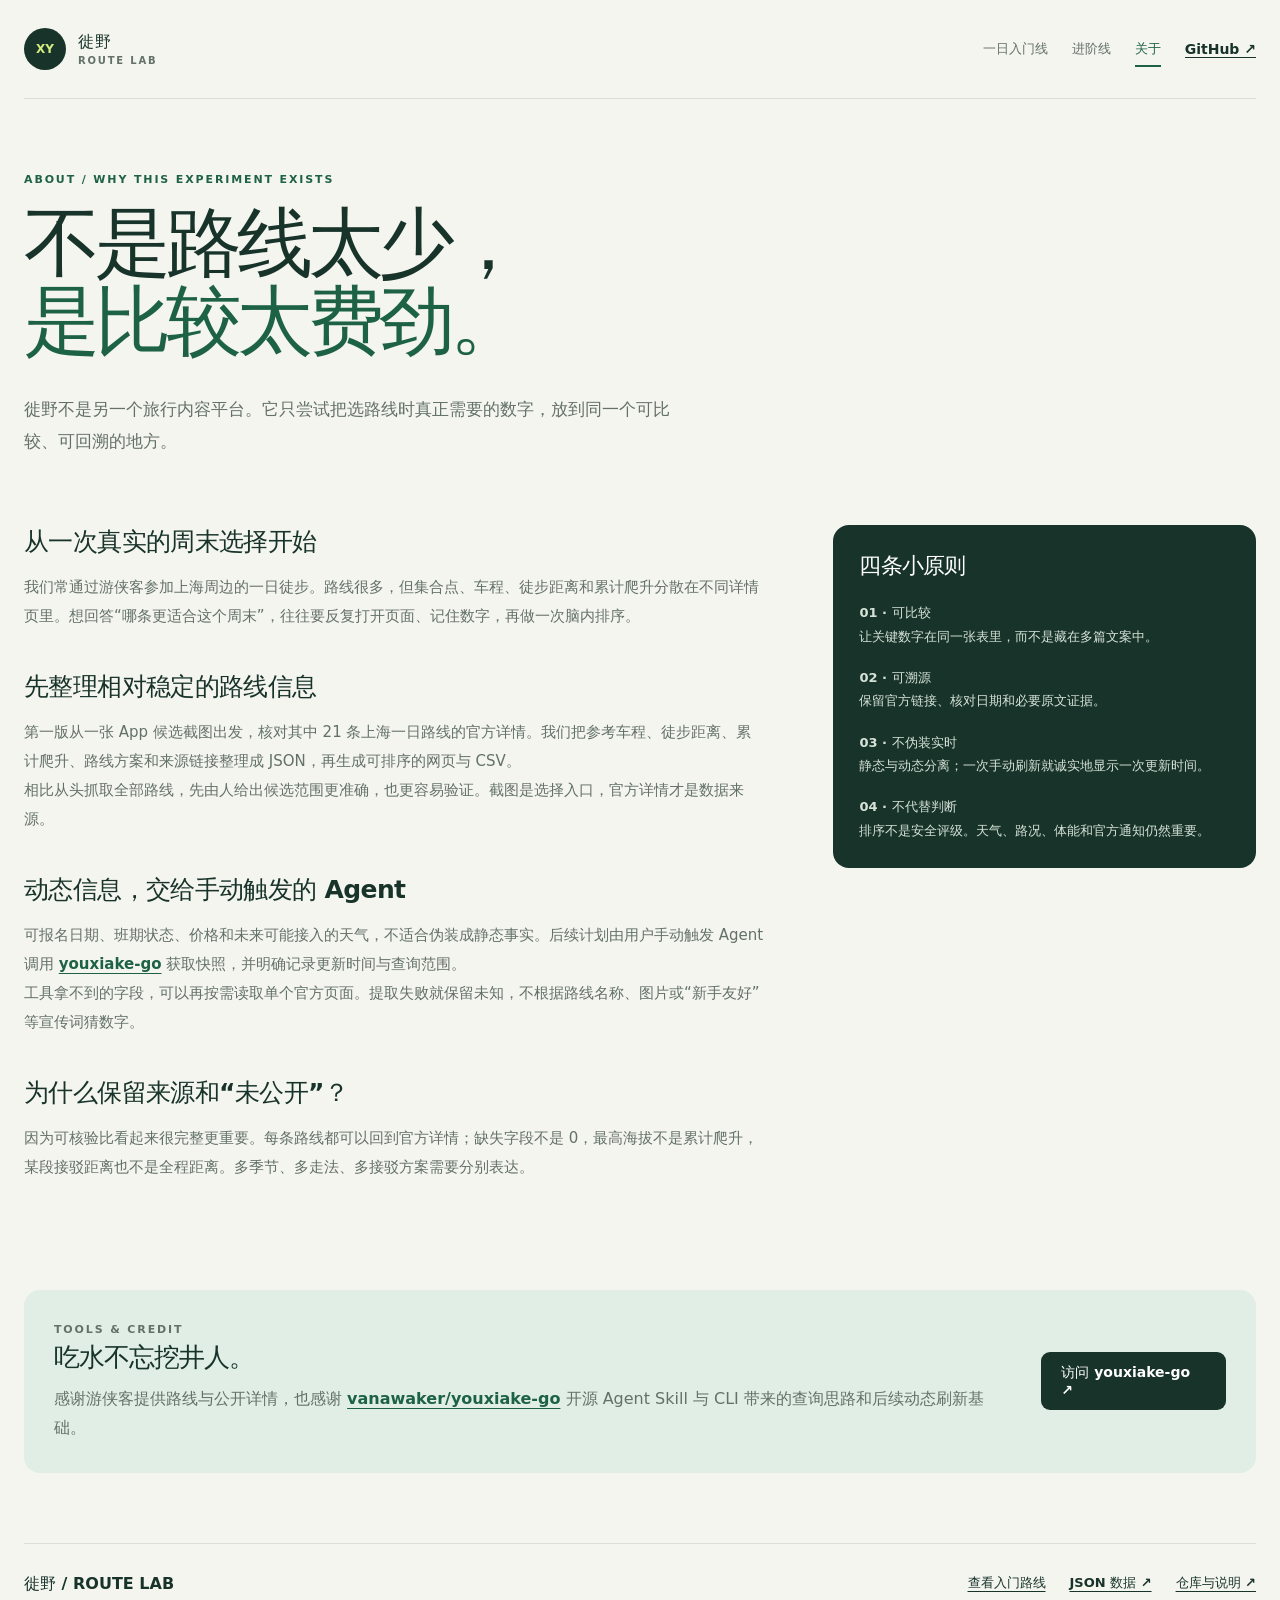
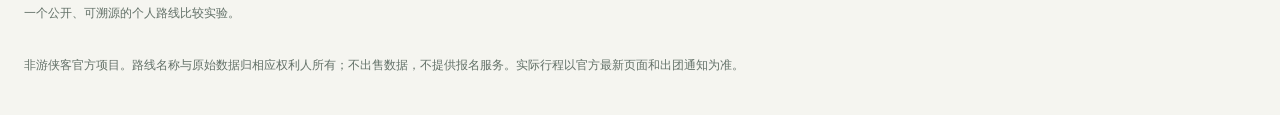
==== about.html @ 0ca661e3 "Add project story, credits and advanced route placeholder" ====
<!doctype html>
<html lang="zh-CN">
<head>
  <meta charset="utf-8">
  <meta name="viewport" content="width=device-width, initial-scale=1">
  <meta name="description" content="为什么设计徙野：让徒步路线比较回到车程、距离、爬升与可核验来源。">
  <title>为什么做徙野 · 关于这个实验</title>
  <link rel="icon" href="./favicon.svg" type="image/svg+xml">
  <link rel="stylesheet" href="./style.css">
</head>
<body>
  <main class="page-shell">
    <nav class="topbar" aria-label="项目导航">
      <a class="brand" href="./" aria-label="徙野首页">
        <span class="brand-mark" aria-hidden="true">XY</span>
        <span>徙野 <small>ROUTE LAB</small></span>
      </a>
      <div class="nav-links">
        <a class="nav-link" href="./">一日入门线</a>
        <a class="nav-link" href="./advanced.html">进阶线</a>
        <a class="nav-link" href="./about.html" aria-current="page">关于</a>
        <a class="repo-link" href="https://github.com/JohnQsk/youxiake-hiking-routes">GitHub ↗</a>
      </div>
    </nav>

    <header class="subpage-hero">
      <p class="eyebrow">ABOUT / WHY THIS EXPERIMENT EXISTS</p>
      <h1>不是路线太少，<br><em>是比较太费劲。</em></h1>
      <p class="hero-copy">徙野不是另一个旅行内容平台。它只尝试把选路线时真正需要的数字，放到同一个可比较、可回溯的地方。</p>
    </header>

    <div class="about-grid">
      <article class="prose">
        <section>
          <h2>从一次真实的周末选择开始</h2>
          <p>我们常通过游侠客参加上海周边的一日徒步。路线很多，但集合点、车程、徒步距离和累计爬升分散在不同详情页里。想回答“哪条更适合这个周末”，往往要反复打开页面、记住数字，再做一次脑内排序。</p>
        </section>
        <section>
          <h2>先整理相对稳定的路线信息</h2>
          <p>第一版从一张 App 候选截图出发，核对其中 21 条上海一日路线的官方详情。我们把参考车程、徒步距离、累计爬升、路线方案和来源链接整理成 JSON，再生成可排序的网页与 CSV。</p>
          <p>相比从头抓取全部路线，先由人给出候选范围更准确，也更容易验证。截图是选择入口，官方详情才是数据来源。</p>
        </section>
        <section>
          <h2>动态信息，交给手动触发的 Agent</h2>
          <p>可报名日期、班期状态、价格和未来可能接入的天气，不适合伪装成静态事实。后续计划由用户手动触发 Agent 调用 <a href="https://github.com/vanawaker/youxiake-go">youxiake-go</a> 获取快照，并明确记录更新时间与查询范围。</p>
          <p>工具拿不到的字段，可以再按需读取单个官方页面。提取失败就保留未知，不根据路线名称、图片或“新手友好”等宣传词猜数字。</p>
        </section>
        <section>
          <h2>为什么保留来源和“未公开”？</h2>
          <p>因为可核验比看起来很完整更重要。每条路线都可以回到官方详情；缺失字段不是 0，最高海拔不是累计爬升，某段接驳距离也不是全程距离。多季节、多走法、多接驳方案需要分别表达。</p>
        </section>
      </article>

      <aside class="principle-card" aria-label="项目原则">
        <h2>四条小原则</h2>
        <p><strong>01 · 可比较</strong><br>让关键数字在同一张表里，而不是藏在多篇文案中。</p>
        <p><strong>02 · 可溯源</strong><br>保留官方链接、核对日期和必要原文证据。</p>
        <p><strong>03 · 不伪装实时</strong><br>静态与动态分离；一次手动刷新就诚实地显示一次更新时间。</p>
        <p><strong>04 · 不代替判断</strong><br>排序不是安全评级。天气、路况、体能和官方通知仍然重要。</p>
      </aside>
    </div>

    <section class="credit-box" aria-labelledby="credit-title">
      <div>
        <p class="section-number">TOOLS & CREDIT</p>
        <h2 id="credit-title">吃水不忘挖井人。</h2>
        <p>感谢游侠客提供路线与公开详情，也感谢 <a href="https://github.com/vanawaker/youxiake-go">vanawaker/youxiake-go</a> 开源 Agent Skill 与 CLI 带来的查询思路和后续动态刷新基础。</p>
      </div>
      <a class="primary-link" href="https://github.com/vanawaker/youxiake-go">访问 youxiake-go ↗</a>
    </section>

    <footer>
      <div>
        <strong>徙野 / ROUTE LAB</strong>
        <p>一个公开、可溯源的个人路线比较实验。</p>
      </div>
      <div class="footer-links">
        <a href="./">查看入门路线</a>
        <a href="./data/routes.json">JSON 数据 ↗</a>
        <a href="https://github.com/JohnQsk/youxiake-hiking-routes">仓库与说明 ↗</a>
      </div>
      <p class="disclaimer">非游侠客官方项目。路线名称与原始数据归相应权利人所有；不出售数据，不提供报名服务。实际行程以官方最新页面和出团通知为准。</p>
    </footer>
  </main>
</body>
</html>
---- style.css ----
:root {
  --paper: #f5f5f0;
  --surface: #ffffff;
  --ink: #18342a;
  --muted: #637168;
  --line: #d9ded7;
  --green: #1e6246;
  --green-light: #e0eee5;
  --lime: #d3ed82;
  --shadow: 0 18px 60px rgba(24, 52, 42, .07);
  font-family: Inter, "PingFang SC", "Microsoft YaHei", system-ui, sans-serif;
  color: var(--ink);
  background: var(--paper);
  font-synthesis: none;
}

* { box-sizing: border-box; }
html { scroll-behavior: smooth; }
body { margin: 0; min-width: 320px; }
a { color: inherit; text-underline-offset: 4px; }
button, input, select { font: inherit; }
button, select { cursor: pointer; }

.page-shell { width: min(1320px, calc(100% - 48px)); margin: 0 auto; }
.topbar { display: flex; justify-content: space-between; align-items: center; padding: 28px 0; border-bottom: 1px solid var(--line); }
.brand { display: inline-flex; align-items: center; gap: 12px; text-decoration: none; font-weight: 800; letter-spacing: .08em; }
.brand small { display: block; margin-top: 2px; color: var(--muted); font-size: 10px; letter-spacing: .18em; }
.brand-mark { display: grid; place-items: center; width: 42px; height: 42px; border-radius: 50%; background: var(--ink); color: var(--lime); font-size: 12px; letter-spacing: 0; }
.nav-links { display: flex; align-items: center; flex-wrap: wrap; gap: 24px; }
.nav-link { position: relative; color: var(--muted); font-size: 13px; font-weight: 650; text-decoration: none; }
.nav-link:hover, .nav-link[aria-current="page"] { color: var(--green); }
.nav-link[aria-current="page"]::after { content: ""; position: absolute; left: 0; right: 0; bottom: -9px; height: 2px; background: var(--green); }
.repo-link { font-size: 14px; font-weight: 650; text-decoration: none; border-bottom: 1px solid var(--ink); }

.hero { padding: 78px 0 68px; position: relative; overflow: hidden; }
.hero::after { content: ""; position: absolute; z-index: -1; width: 390px; height: 390px; right: 1%; top: 12px; border-radius: 50%; background: radial-gradient(circle at 35% 35%, var(--lime), var(--green-light) 60%, transparent 70%); opacity: .8; }
.eyebrow, .section-number { margin: 0 0 18px; color: var(--green); font-size: 11px; font-weight: 800; letter-spacing: .17em; }
h1 { max-width: 820px; margin: 0; font-size: clamp(48px, 7.5vw, 94px); line-height: 1.03; letter-spacing: -.065em; font-weight: 800; }
h1 em { color: var(--green); font-style: normal; }
.hero-copy { max-width: 650px; margin: 32px 0 36px; color: var(--muted); font-size: 17px; line-height: 1.9; }
.hero-meta { display: flex; flex-wrap: wrap; gap: 12px 34px; color: var(--muted); font-size: 13px; }
.hero-meta span { display: flex; align-items: baseline; gap: 7px; }
.hero-meta strong { color: var(--ink); font-weight: 700; }

.explorer { padding: 34px; border: 1px solid rgba(217, 222, 215, .8); border-radius: 22px; background: var(--surface); box-shadow: var(--shadow); }
.section-heading { display: flex; justify-content: space-between; align-items: end; gap: 20px; margin-bottom: 26px; }
.section-heading .section-number { margin-bottom: 8px; }
h2 { margin: 0; font-size: clamp(28px, 3vw, 40px); letter-spacing: -.04em; }
.result-summary { margin: 0; color: var(--muted); font-size: 13px; }
.controls { display: grid; grid-template-columns: minmax(210px, 1.5fr) repeat(3, minmax(150px, 1fr)) auto; gap: 12px; align-items: end; }
.controls label { display: grid; gap: 7px; min-width: 0; }
.controls label > span { color: var(--muted); font-size: 11px; font-weight: 650; }
input, select { width: 100%; min-height: 44px; border: 1px solid var(--line); border-radius: 9px; background: #fbfcf9; color: var(--ink); padding: 10px 12px; outline: none; }
input:focus, select:focus, button:focus-visible, .table-wrap:focus-visible { border-color: var(--green); box-shadow: 0 0 0 3px rgba(30, 98, 70, .12); }
.reset-button { min-height: 44px; border: 0; border-radius: 9px; background: var(--ink); color: white; padding: 10px 20px; font-weight: 650; }
.reset-button:hover { background: var(--green); }
.control-note { margin: 13px 0 24px; color: var(--muted); font-size: 12px; line-height: 1.6; }

.table-wrap { overflow-x: auto; border: 1px solid var(--line); border-radius: 12px; outline: none; }
table { width: 100%; min-width: 880px; border-collapse: collapse; text-align: left; }
th { padding: 14px 18px; background: #f0f3ed; color: var(--muted); font-size: 11px; letter-spacing: .06em; font-weight: 750; }
td { padding: 18px; border-top: 1px solid #e8ebe5; vertical-align: middle; font-size: 14px; }
tbody tr { transition: background .15s ease; }
tbody tr:hover { background: #fafbf7; }
.route-name { display: inline-block; font-weight: 720; line-height: 1.5; }
.route-id { display: block; margin-top: 4px; color: var(--muted); font-size: 10px; letter-spacing: .07em; }
.metric { display: block; font-variant-numeric: tabular-nums; font-weight: 680; white-space: nowrap; }
.drive-text { max-width: 230px; color: #344d42; line-height: 1.6; }
.unknown { color: #8a948d; font-weight: 500; }
.variant-select { min-height: 34px; margin-top: 8px; padding: 5px 9px; font-size: 12px; background: var(--green-light); border-color: transparent; }
.variant-note { display: block; max-width: 350px; margin-top: 7px; color: var(--muted); font-size: 11px; line-height: 1.55; }
.source-link { color: var(--green); font-size: 12px; font-weight: 700; white-space: nowrap; }
.empty-state { padding: 38px 20px; text-align: center; color: var(--muted); }

.notes { display: grid; grid-template-columns: .9fr 1.4fr; gap: 70px; padding: 90px 4px; }
.note-list details { border-top: 1px solid var(--line); padding: 20px 0; }
.note-list details:last-child { border-bottom: 1px solid var(--line); }
summary { cursor: pointer; font-weight: 700; }
.note-list p { margin: 13px 0 0; color: var(--muted); font-size: 14px; line-height: 1.85; }

footer { display: grid; grid-template-columns: 1fr auto; gap: 24px; align-items: start; padding: 30px 0 40px; border-top: 1px solid var(--line); }
footer p { margin: 8px 0 0; color: var(--muted); font-size: 12px; line-height: 1.7; }
.footer-links { display: flex; gap: 24px; font-size: 13px; font-weight: 650; }
.disclaimer { grid-column: 1 / -1; max-width: 900px; }

.subpage-hero { max-width: 850px; padding: 74px 0 48px; }
.subpage-hero h1 { font-size: clamp(42px, 6vw, 76px); }
.subpage-hero .hero-copy { margin-bottom: 0; }
.about-grid { display: grid; grid-template-columns: 1.4fr .8fr; gap: 70px; padding: 20px 0 70px; }
.prose section { margin-bottom: 38px; }
.prose h2 { margin-bottom: 15px; font-size: 25px; letter-spacing: -.025em; }
.prose p, .prose li { color: var(--muted); font-size: 15px; line-height: 1.95; }
.prose p { margin: 0; }
.prose ul { margin: 12px 0 0; padding-left: 22px; }
.prose a { color: var(--green); font-weight: 650; }
.principle-card { align-self: start; padding: 26px; border-radius: 16px; background: var(--ink); color: white; }
.principle-card h2 { margin-bottom: 20px; font-size: 22px; }
.principle-card p { margin: 0 0 18px; color: #d6e2d9; font-size: 13px; line-height: 1.8; }
.principle-card p:last-child { margin-bottom: 0; }
.credit-box { display: flex; justify-content: space-between; align-items: center; gap: 30px; padding: 30px; margin-bottom: 70px; border-radius: 16px; background: var(--green-light); }
.credit-box h2 { margin-bottom: 10px; font-size: 26px; }
.credit-box p { margin: 0; color: var(--muted); line-height: 1.8; }
.credit-box a { color: var(--green); font-weight: 750; }
.credit-box .primary-link { color: white; }
.credit-box .primary-link:hover { color: white; }
.placeholder { display: grid; place-items: center; min-height: 540px; padding: 70px 20px; text-align: center; }
.placeholder-inner { max-width: 620px; }
.placeholder-mark { display: grid; place-items: center; width: 76px; height: 76px; margin: 0 auto 30px; border: 1px solid var(--green); border-radius: 50%; color: var(--green); font-size: 13px; letter-spacing: .12em; }
.placeholder h1 { font-size: clamp(48px, 8vw, 88px); }
.placeholder p { margin: 26px auto 32px; color: var(--muted); line-height: 1.9; }
.primary-link { display: inline-block; padding: 12px 20px; border-radius: 9px; background: var(--ink); color: white; text-decoration: none; font-size: 14px; font-weight: 700; }
.primary-link:hover { background: var(--green); }

@media (max-width: 1050px) {
  .controls { grid-template-columns: repeat(2, 1fr); }
  .search-control { grid-column: 1 / -1; }
  .reset-button { align-self: end; }
}
@media (max-width: 700px) {
  .page-shell { width: min(100% - 28px, 1320px); }
  .topbar { padding: 20px 0; flex-direction: column; align-items: flex-start; gap: 20px; }
  .nav-links { width: 100%; justify-content: flex-start; gap: 14px 20px; }
  .nav-link { font-size: 12px; }
  .repo-link { font-size: 12px; }
  .subpage-hero { padding: 52px 0 35px; }
  .about-grid { grid-template-columns: 1fr; gap: 20px; padding-bottom: 45px; }
  .credit-box { display: block; padding: 22px; margin-bottom: 45px; }
  .credit-box .primary-link { display: inline-block; margin-top: 22px; }
  .placeholder { min-height: 480px; padding: 55px 8px; }
  .hero { padding: 52px 0 44px; }
  .hero::after { width: 240px; height: 240px; right: -100px; }
  .hero-copy { font-size: 15px; }
  .hero-meta { display: grid; gap: 10px; }
  .explorer { padding: 20px 14px; border-radius: 16px; }
  .section-heading { display: block; }
  .result-summary { margin-top: 10px; }
  .controls { grid-template-columns: 1fr; }
  .search-control { grid-column: auto; }
  .reset-button { width: 100%; }
  .notes { grid-template-columns: 1fr; gap: 32px; padding: 60px 4px; }
  footer { grid-template-columns: 1fr; }
  .footer-links { flex-wrap: wrap; }
}
@media (prefers-reduced-motion: reduce) {
  html { scroll-behavior: auto; }
  * { transition: none !important; }
}
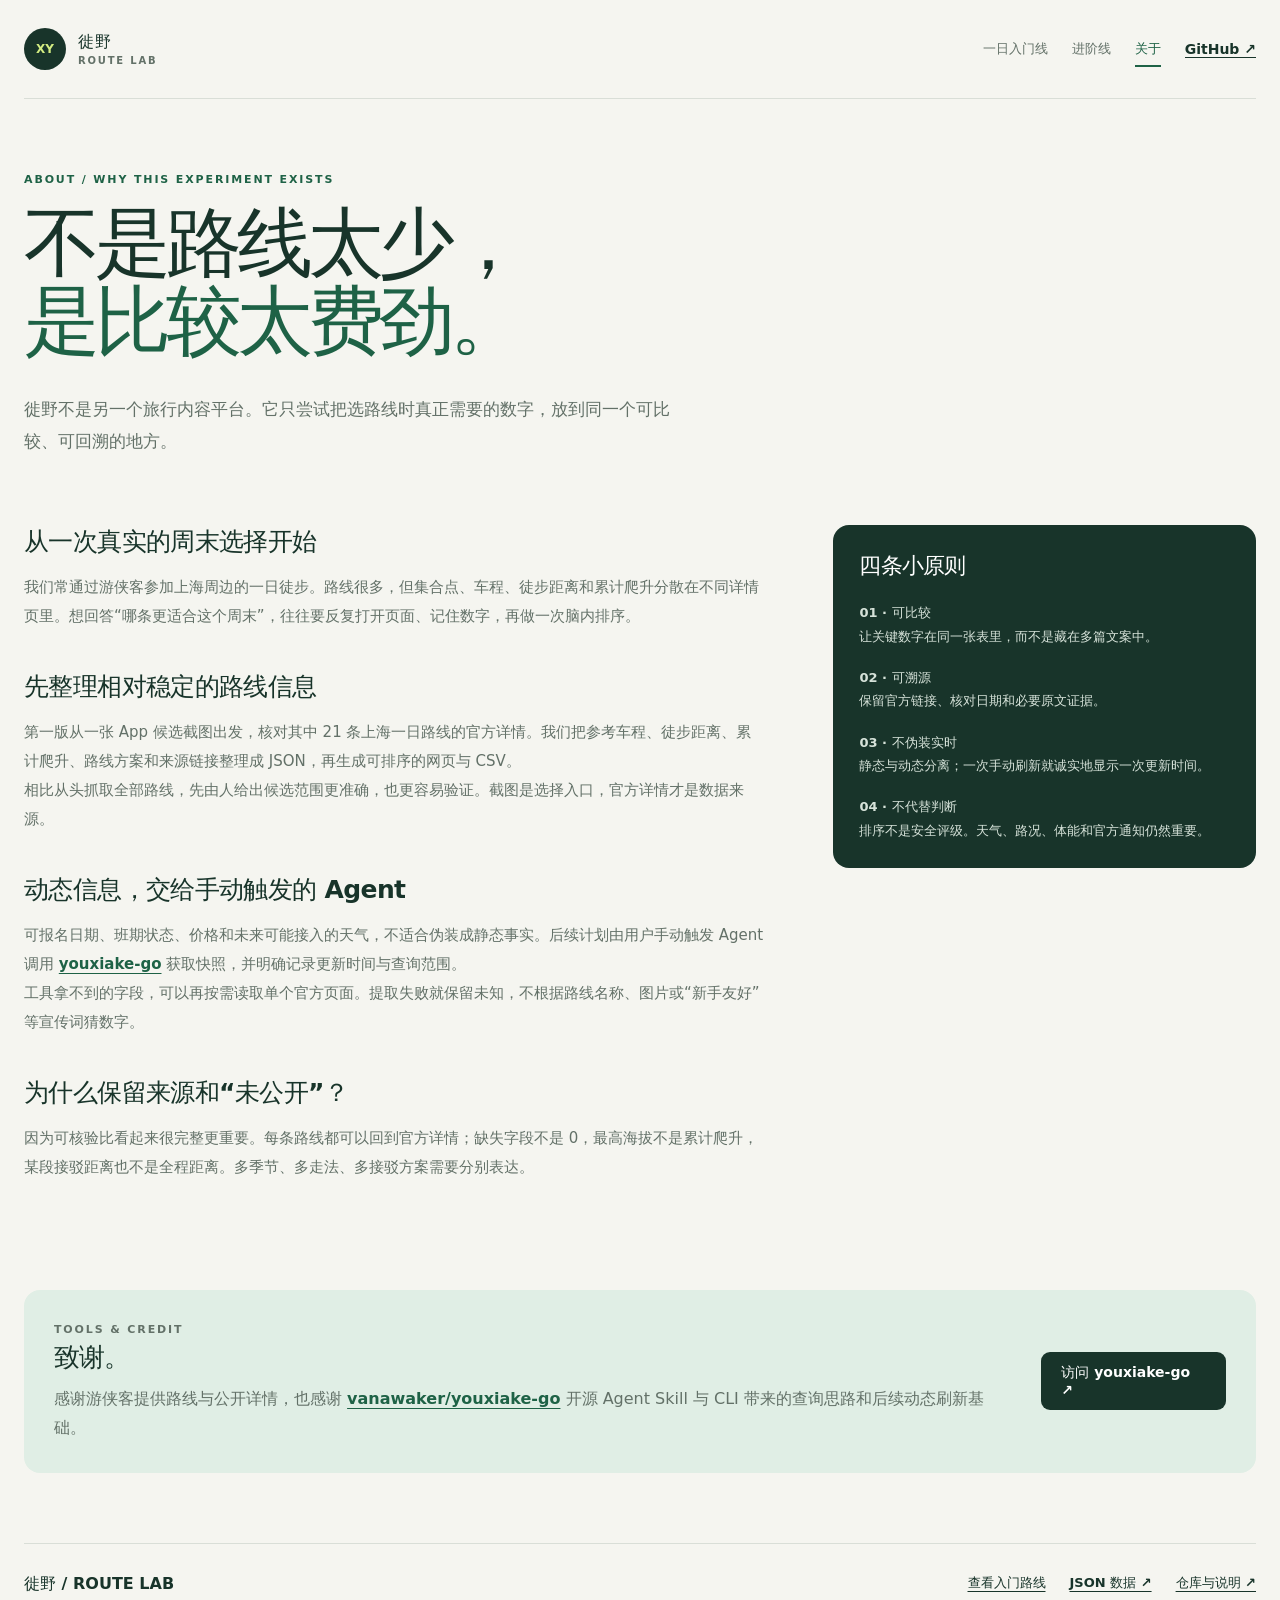
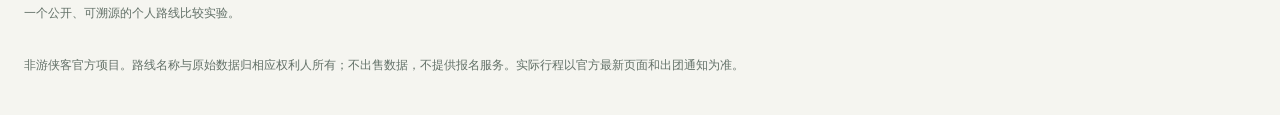
==== commit 27ee218d: "text modify" ====
--- a/about.html
+++ b/about.html
@@ -63,7 +63,7 @@
     <section class="credit-box" aria-labelledby="credit-title">
       <div>
         <p class="section-number">TOOLS & CREDIT</p>
-        <h2 id="credit-title">吃水不忘挖井人。</h2>
+        <h2 id="credit-title">致谢。</h2>
         <p>感谢游侠客提供路线与公开详情，也感谢 <a href="https://github.com/vanawaker/youxiake-go">vanawaker/youxiake-go</a> 开源 Agent Skill 与 CLI 带来的查询思路和后续动态刷新基础。</p>
       </div>
       <a class="primary-link" href="https://github.com/vanawaker/youxiake-go">访问 youxiake-go ↗</a>
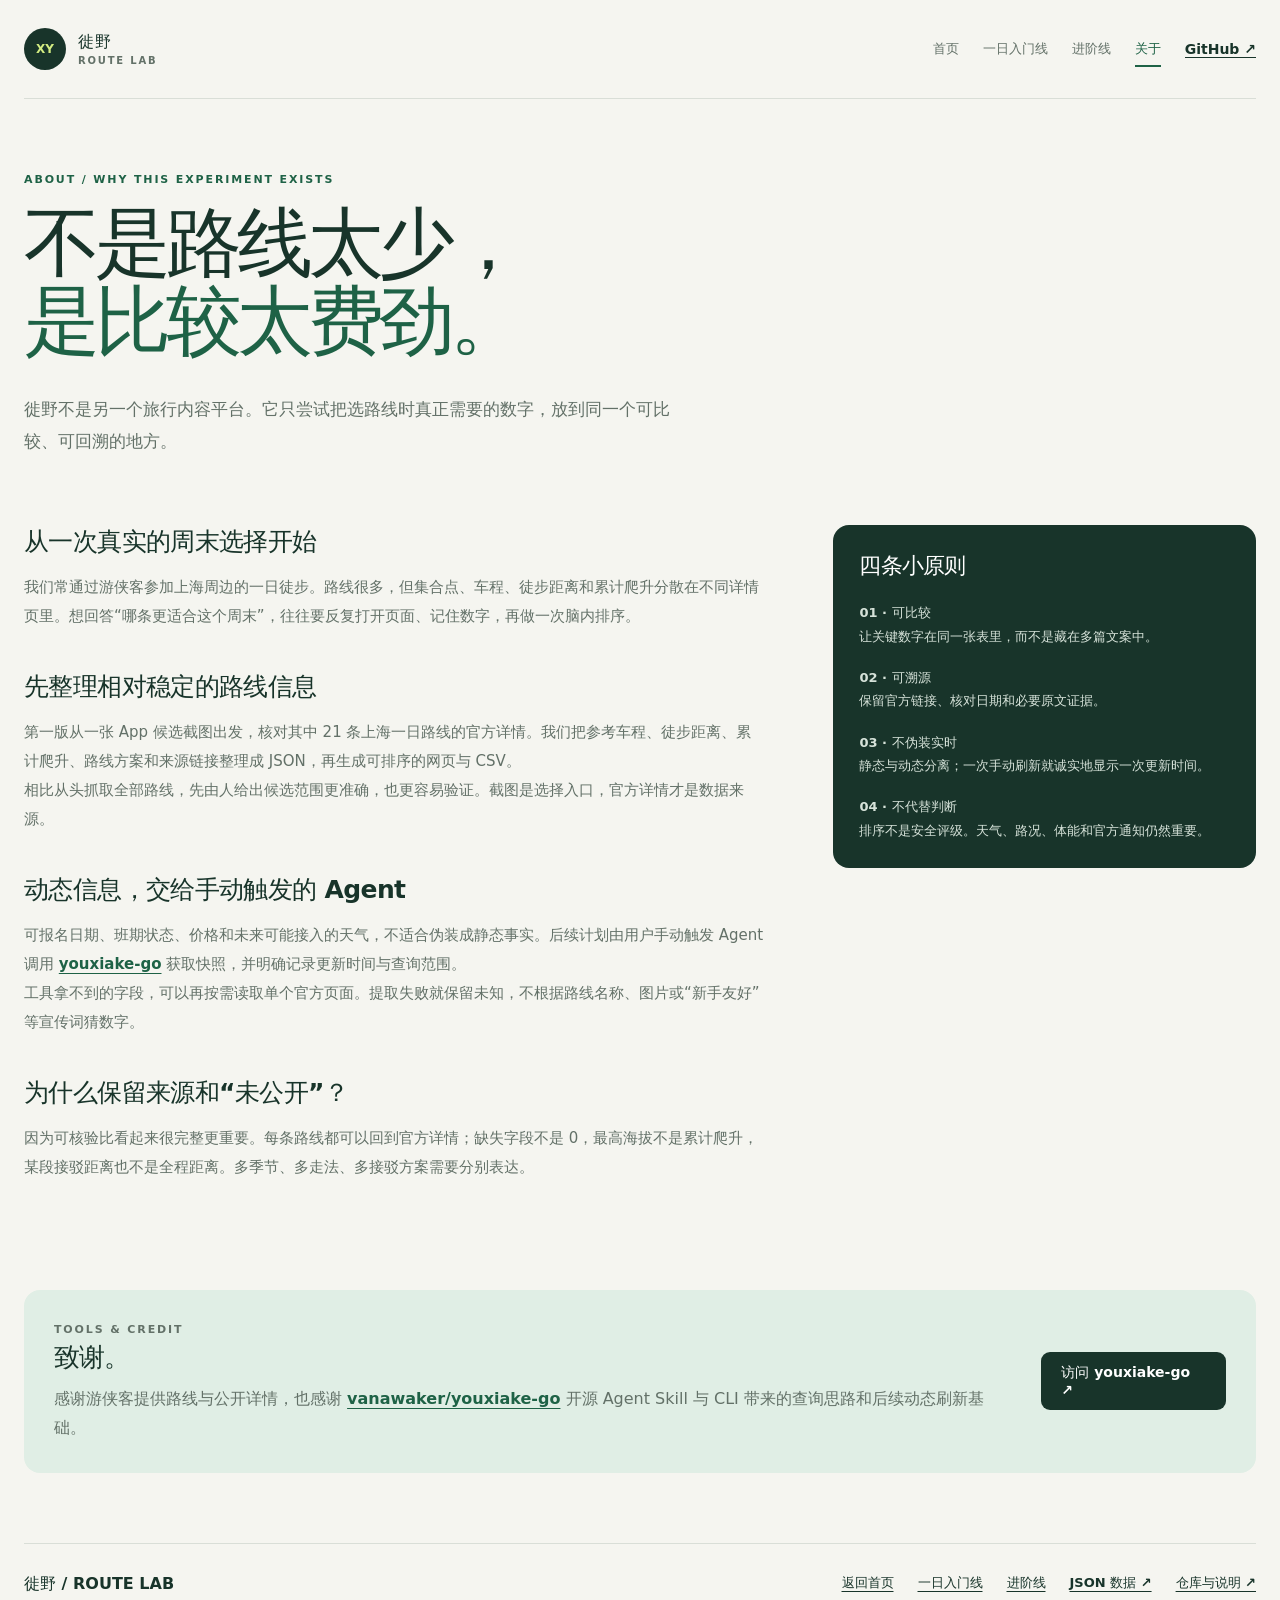
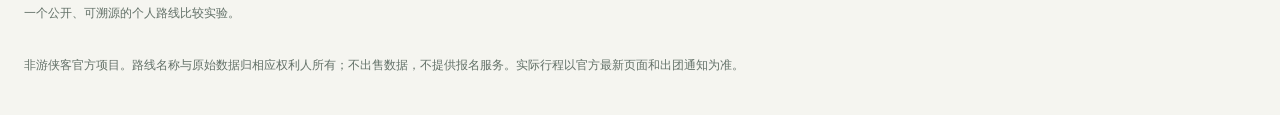
==== commit 263d2b3e: "Add advanced routes, weekend availability and homepage - Add 16 verified advanced routes with series" ====
--- a/about.html
+++ b/about.html
@@ -16,7 +16,8 @@
         <span>徙野 <small>ROUTE LAB</small></span>
       </a>
       <div class="nav-links">
-        <a class="nav-link" href="./">一日入门线</a>
+        <a class="nav-link" href="./">首页</a>
+        <a class="nav-link" href="./beginner.html">一日入门线</a>
         <a class="nav-link" href="./advanced.html">进阶线</a>
         <a class="nav-link" href="./about.html" aria-current="page">关于</a>
         <a class="repo-link" href="https://github.com/JohnQsk/youxiake-hiking-routes">GitHub ↗</a>
@@ -75,7 +76,9 @@
         <p>一个公开、可溯源的个人路线比较实验。</p>
       </div>
       <div class="footer-links">
-        <a href="./">查看入门路线</a>
+        <a href="./">返回首页</a>
+        <a href="./beginner.html">一日入门线</a>
+        <a href="./advanced.html">进阶线</a>
         <a href="./data/routes.json">JSON 数据 ↗</a>
         <a href="https://github.com/JohnQsk/youxiake-hiking-routes">仓库与说明 ↗</a>
       </div>
--- a/style.css
+++ b/style.css
@@ -42,12 +42,59 @@
 .hero-meta span { display: flex; align-items: baseline; gap: 7px; }
 .hero-meta strong { color: var(--ink); font-weight: 700; }
 
+.weekend-preview { margin-bottom: 28px; padding: 30px; border-radius: 22px; background: var(--ink); color: white; box-shadow: var(--shadow); }
+.weekend-heading { display: flex; justify-content: space-between; align-items: start; gap: 20px; }
+.weekend-preview .section-number { margin-bottom: 8px; color: var(--lime); }
+.weekend-heading h2 { font-size: clamp(25px, 3vw, 36px); }
+.experiment-badge { flex: none; padding: 6px 10px; border: 1px solid #5f776b; border-radius: 999px; color: #d6e2d9; font-size: 11px; }
+.weekend-intro { margin: 12px 0 22px; color: #c3d1c8; font-size: 13px; }
+.weekend-route-card { padding: 24px; border-radius: 15px; background: var(--surface); color: var(--ink); }
+.weekend-route-header { display: flex; justify-content: space-between; align-items: start; gap: 20px; margin-bottom: 20px; }
+.weekend-route-header h3 { margin: 0 0 6px; font-size: 21px; }
+.snapshot-label { color: var(--muted); font-size: 11px; }
+.day-grid { display: grid; grid-template-columns: repeat(2, minmax(0, 1fr)); gap: 14px; }
+.day-card { padding: 18px; border: 1px solid var(--line); border-radius: 12px; background: #fbfcf9; }
+.day-card.status-available, .day-card.status-confirmed { border-color: #96bca7; background: #f4f9f3; }
+.day-heading { display: flex; justify-content: space-between; align-items: center; gap: 12px; }
+.day-date { display: block; font-size: 18px; }
+.weekday { display: block; margin-top: 3px; color: var(--muted); font-size: 11px; }
+.status-pill { padding: 5px 10px; border-radius: 999px; background: #e6e9e4; color: #59655e; font-size: 12px; font-weight: 700; }
+.status-available .status-pill, .status-confirmed .status-pill { background: var(--green-light); color: var(--green); }
+.day-price { display: block; margin-top: 17px; font-size: 24px; font-weight: 750; }
+.participant-count { display: block; margin-top: 3px; color: var(--muted); font-size: 11px; }
+.day-weather { display: grid; gap: 6px; margin-top: 18px; padding-top: 15px; border-top: 1px solid var(--line); }
+.weather-title { font-size: 14px; }
+.weather-rain { color: #385d4d; font-size: 13px; }
+.weather-location { color: var(--muted); font-size: 10px; line-height: 1.5; }
+.weather-skipped, .weather-pending { margin: 18px 0 0; padding-top: 15px; border-top: 1px solid var(--line); color: var(--muted); font-size: 12px; }
+.snapshot-time { margin: 18px 0 0; color: var(--muted); font-size: 11px; }
+.preview-loading, .preview-error { margin: 0; color: #d6e2d9; font-size: 13px; }
+.weekend-more { margin: 14px 0 0; color: #c3d1c8; font-size: 12px; line-height: 1.7; }
+.weekend-more a { color: var(--lime); font-weight: 650; }
+
+.families { padding: 20px 0 80px; }
+.family-grid { display: grid; grid-template-columns: repeat(2, minmax(0, 1fr)); gap: 18px; }
+.family-card { display: flex; flex-direction: column; gap: 18px; padding: 32px; border: 1px solid rgba(217, 222, 215, .8); border-radius: 22px; background: var(--surface); box-shadow: var(--shadow); }
+.family-label { margin: 0; color: var(--green); font-size: 11px; font-weight: 800; letter-spacing: .16em; }
+.family-card h3 { margin: 0; font-size: clamp(30px, 3.4vw, 46px); letter-spacing: -.05em; }
+.family-copy { margin: 0; color: var(--muted); font-size: 15px; line-height: 1.9; }
+.family-facts { display: flex; flex-wrap: wrap; gap: 8px; margin: 0; padding: 0; list-style: none; }
+.family-facts li { padding: 7px 10px; border: 1px solid var(--line); border-radius: 8px; color: var(--muted); font-size: 12px; }
+.family-card .primary-link { margin-top: auto; align-self: flex-start; }
+.family-card-advanced { background: var(--ink); color: white; }
+.family-card-advanced .family-label { color: var(--lime); }
+.family-card-advanced .family-copy { color: #c3d1c8; }
+.family-card-advanced .family-facts li { border-color: #3c5548; background: #213f33; color: #d6e2d9; }
+.family-card-advanced .primary-link { background: var(--lime); color: var(--ink); }
+.family-card-advanced .primary-link:hover { background: white; }
+
 .explorer { padding: 34px; border: 1px solid rgba(217, 222, 215, .8); border-radius: 22px; background: var(--surface); box-shadow: var(--shadow); }
 .section-heading { display: flex; justify-content: space-between; align-items: end; gap: 20px; margin-bottom: 26px; }
 .section-heading .section-number { margin-bottom: 8px; }
 h2 { margin: 0; font-size: clamp(28px, 3vw, 40px); letter-spacing: -.04em; }
 .result-summary { margin: 0; color: var(--muted); font-size: 13px; }
 .controls { display: grid; grid-template-columns: minmax(210px, 1.5fr) repeat(3, minmax(150px, 1fr)) auto; gap: 12px; align-items: end; }
+.controls.with-weekend { grid-template-columns: minmax(180px, 1.4fr) repeat(4, minmax(135px, 1fr)) auto; }
 .controls label { display: grid; gap: 7px; min-width: 0; }
 .controls label > span { color: var(--muted); font-size: 11px; font-weight: 650; }
 input, select { width: 100%; min-height: 44px; border: 1px solid var(--line); border-radius: 9px; background: #fbfcf9; color: var(--ink); padding: 10px 12px; outline: none; }
@@ -58,11 +105,13 @@
 
 .table-wrap { overflow-x: auto; border: 1px solid var(--line); border-radius: 12px; outline: none; }
 table { width: 100%; min-width: 880px; border-collapse: collapse; text-align: left; }
+table.weekend-table { min-width: 1000px; }
 th { padding: 14px 18px; background: #f0f3ed; color: var(--muted); font-size: 11px; letter-spacing: .06em; font-weight: 750; }
 td { padding: 18px; border-top: 1px solid #e8ebe5; vertical-align: middle; font-size: 14px; }
 tbody tr { transition: background .15s ease; }
 tbody tr:hover { background: #fafbf7; }
 .route-name { display: inline-block; font-weight: 720; line-height: 1.5; }
+.route-series { display: block; width: max-content; margin-bottom: 5px; padding: 2px 8px; border-radius: 999px; background: var(--green-light); color: var(--green); font-size: 10px; font-weight: 750; letter-spacing: .03em; }
 .route-id { display: block; margin-top: 4px; color: var(--muted); font-size: 10px; letter-spacing: .07em; }
 .metric { display: block; font-variant-numeric: tabular-nums; font-weight: 680; white-space: nowrap; }
 .drive-text { max-width: 230px; color: #344d42; line-height: 1.6; }
@@ -70,6 +119,16 @@
 .variant-select { min-height: 34px; margin-top: 8px; padding: 5px 9px; font-size: 12px; background: var(--green-light); border-color: transparent; }
 .variant-note { display: block; max-width: 350px; margin-top: 7px; color: var(--muted); font-size: 11px; line-height: 1.55; }
 .source-link { color: var(--green); font-size: 12px; font-weight: 700; white-space: nowrap; }
+.weekend-note { margin: -12px 0 24px; color: var(--muted); font-size: 11px; line-height: 1.6; }
+.weekend-cell { min-width: 150px; }
+.weekend-days { display: grid; gap: 4px; }
+.weekend-day { display: flex; align-items: baseline; gap: 6px; white-space: nowrap; }
+.weekend-date { font-size: 12px; font-weight: 700; font-variant-numeric: tabular-nums; }
+.weekend-status { padding: 2px 6px; border-radius: 999px; font-size: 10px; font-weight: 700; }
+.weekend-status.is-bookable { background: var(--green-light); color: var(--green); }
+.weekend-status.is-unavailable { background: #f1e7d7; color: #8a5a2b; }
+.weekend-price { color: var(--muted); font-size: 11px; }
+.weekend-none { color: #8a948d; font-size: 12px; white-space: nowrap; }
 .empty-state { padding: 38px 20px; text-align: center; color: var(--muted); }
 
 .notes { display: grid; grid-template-columns: .9fr 1.4fr; gap: 70px; padding: 90px 4px; }
@@ -112,7 +171,7 @@
 .primary-link:hover { background: var(--green); }
 
 @media (max-width: 1050px) {
-  .controls { grid-template-columns: repeat(2, 1fr); }
+  .controls, .controls.with-weekend { grid-template-columns: repeat(2, 1fr); }
   .search-control { grid-column: 1 / -1; }
   .reset-button { align-self: end; }
 }
@@ -131,10 +190,21 @@
   .hero::after { width: 240px; height: 240px; right: -100px; }
   .hero-copy { font-size: 15px; }
   .hero-meta { display: grid; gap: 10px; }
+  .weekend-preview { padding: 20px 14px; border-radius: 16px; }
+  .weekend-heading { display: block; }
+  .experiment-badge { display: inline-block; margin-top: 14px; }
+  .weekend-route-card { padding: 17px; }
+  .weekend-route-header { display: block; }
+  .weekend-route-header .source-link { display: inline-block; margin-top: 12px; }
+  .day-grid { grid-template-columns: 1fr; }
+  .weekend-more { font-size: 11px; }
+  .families { padding: 8px 0 50px; }
+  .family-grid { grid-template-columns: 1fr; }
+  .family-card { padding: 24px; }
   .explorer { padding: 20px 14px; border-radius: 16px; }
   .section-heading { display: block; }
   .result-summary { margin-top: 10px; }
-  .controls { grid-template-columns: 1fr; }
+  .controls, .controls.with-weekend { grid-template-columns: 1fr; }
   .search-control { grid-column: auto; }
   .reset-button { width: 100%; }
   .notes { grid-template-columns: 1fr; gap: 32px; padding: 60px 4px; }
